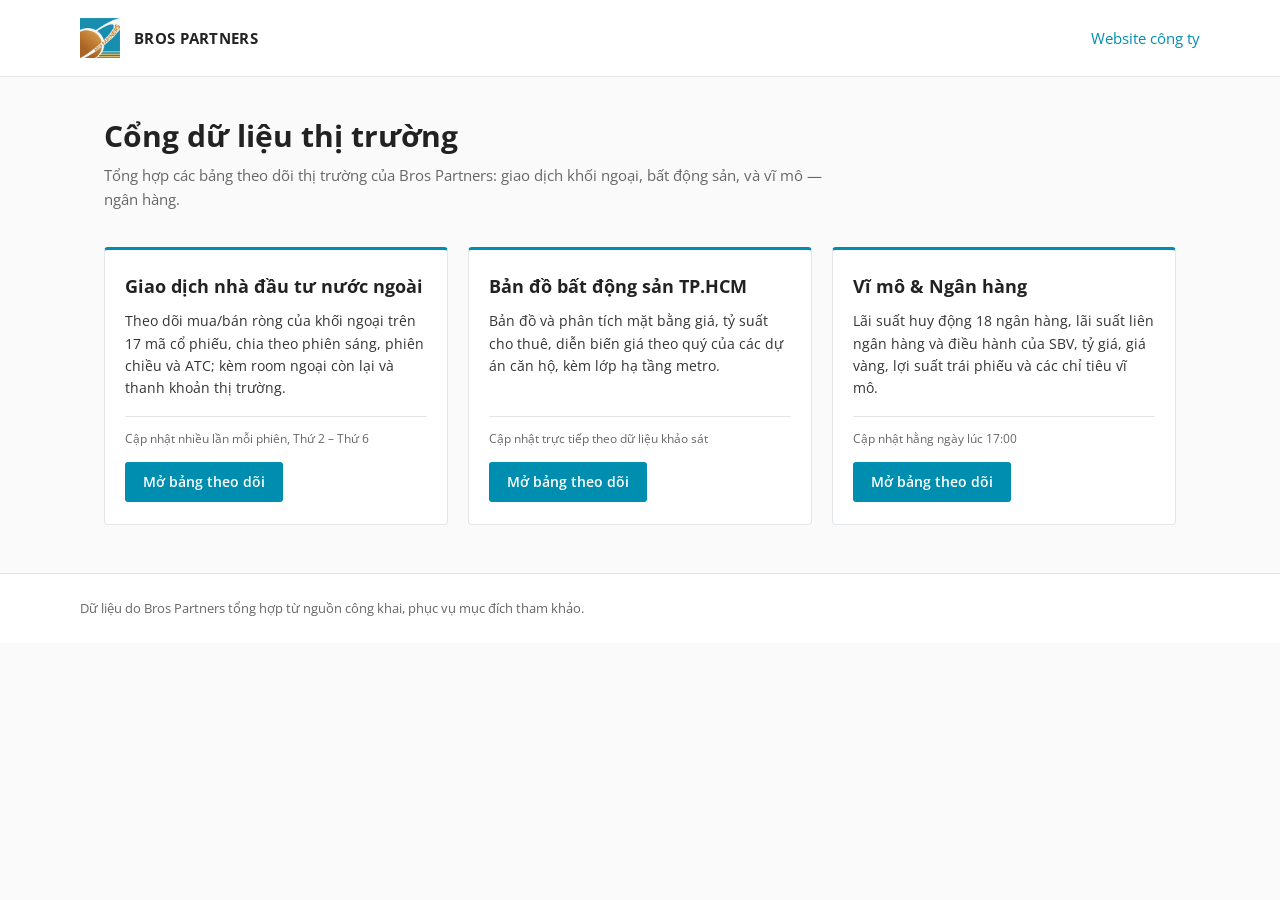
==== index.html @ 36cb1793 "feat: khoi tao portal va trang chu" ====
<!doctype html>
<html lang="vi">
<head>
<meta charset="utf-8">
<meta name="viewport" content="width=device-width, initial-scale=1">
<title>Cổng dữ liệu — Bros Partners</title>
<link rel="icon" href="./assets/logo.png">
<link href="https://fonts.googleapis.com/css?family=Open+Sans:400,600,700&subset=latin,vietnamese" rel="stylesheet">
<link rel="stylesheet" href="./assets/portal.css">
</head>
<body data-page="home">
<header class="bp-home-header">
  <div class="bp-home-header-inner">
    <img src="./assets/logo.png" alt="Bros Partners">
    <span class="bp-company">BROS PARTNERS</span>
    <span class="bp-spacer"></span>
    <a href="http://brospartners.com/?lang=vi">Website công ty</a>
  </div>
</header>

<section class="bp-hero">
  <h1>Cổng dữ liệu thị trường</h1>
  <p>Tổng hợp các bảng theo dõi thị trường của Bros Partners: giao dịch khối ngoại, bất động sản, và vĩ mô — ngân hàng.</p>
</section>

<main class="bp-grid" id="bpGrid"></main>

<footer class="bp-footer">
  <div class="bp-footer-inner">
    Dữ liệu do Bros Partners tổng hợp từ nguồn công khai, phục vụ mục đích tham khảo.
  </div>
</footer>

<script src="./dashboards.js"></script>
<script src="./assets/portal.js"></script>
</body>
</html>
---- assets/portal.css ----
:root {
  --bp-teal: #008EB0;
  --bp-teal-dark: #00728d;
  --bp-bg: #FAFAFA;
  --bp-surface: #FFFFFF;
  --bp-text: #333333;
  --bp-heading: #222222;
  --bp-muted: #666666;
  --bp-border: #E2E6E9;
  --bp-nav-h: 52px;
  --bp-font: "Open Sans", Helvetica, Arial, sans-serif;
}

* { box-sizing: border-box; }

html, body {
  margin: 0;
  padding: 0;
  background: var(--bp-bg);
  color: var(--bp-text);
  font-family: var(--bp-font);
  font-size: 15px;
  line-height: 1.6;
}

a { color: var(--bp-teal); text-decoration: none; }
a:hover { text-decoration: underline; }

/* ---------- Trang chủ ---------- */
.bp-home-header {
  background: var(--bp-surface);
  border-bottom: 1px solid var(--bp-border);
  padding: 18px 24px;
}
.bp-home-header-inner {
  max-width: 1120px; margin: 0 auto;
  display: flex; align-items: center; gap: 14px;
}
.bp-home-header img { height: 40px; width: auto; }
.bp-home-header .bp-company {
  font-weight: 700; color: var(--bp-heading); letter-spacing: .3px;
}
.bp-home-header .bp-spacer { flex: 1; }

.bp-hero {
  max-width: 1120px; margin: 0 auto; padding: 40px 24px 8px;
}
.bp-hero h1 {
  margin: 0 0 8px; font-size: 30px; line-height: 1.25; color: var(--bp-heading);
}
.bp-hero p { margin: 0; color: var(--bp-muted); max-width: 720px; }

.bp-grid {
  max-width: 1120px; margin: 0 auto; padding: 28px 24px 48px;
  display: grid; grid-template-columns: repeat(3, 1fr); gap: 20px;
}
.bp-card {
  background: var(--bp-surface);
  border: 1px solid var(--bp-border);
  border-top: 3px solid var(--bp-teal);
  border-radius: 4px;
  padding: 22px 20px;
  display: flex; flex-direction: column;
}
.bp-card h2 { margin: 0 0 10px; font-size: 18px; color: var(--bp-heading); }
.bp-card p { margin: 0 0 16px; color: var(--bp-text); font-size: 14px; }
.bp-card .bp-cadence {
  margin-top: auto; font-size: 12px; color: var(--bp-muted);
  border-top: 1px solid var(--bp-border); padding-top: 12px; margin-bottom: 14px;
}
.bp-btn {
  display: inline-block; background: var(--bp-teal); color: #fff;
  padding: 9px 18px; border-radius: 3px; font-size: 14px; font-weight: 600;
  align-self: flex-start;
}
.bp-btn:hover { background: var(--bp-teal-dark); text-decoration: none; }

.bp-footer {
  border-top: 1px solid var(--bp-border);
  background: var(--bp-surface);
  padding: 24px;
  font-size: 13px; color: var(--bp-muted);
}
.bp-footer-inner { max-width: 1120px; margin: 0 auto; }

/* ---------- Trang nhúng ---------- */
.bp-nav {
  height: var(--bp-nav-h);
  background: var(--bp-surface);
  border-bottom: 1px solid var(--bp-border);
  display: flex; align-items: center; gap: 6px;
  padding: 0 16px;
}
.bp-nav .bp-logo { display: flex; align-items: center; margin-right: 10px; }
.bp-nav .bp-logo img { height: 26px; width: auto; }
.bp-nav .bp-tabs { display: flex; gap: 4px; overflow-x: auto; scrollbar-width: none; }
.bp-nav .bp-tabs::-webkit-scrollbar { display: none; }
.bp-nav .bp-tab {
  padding: 7px 14px; border-radius: 3px; font-size: 14px;
  color: var(--bp-text); white-space: nowrap;
}
.bp-nav .bp-tab:hover { background: #F0F4F6; text-decoration: none; }
.bp-nav .bp-tab.is-active { background: var(--bp-teal); color: #fff; font-weight: 600; }
.bp-nav .bp-spacer { flex: 1; }
.bp-nav .bp-source {
  font-size: 13px; color: var(--bp-muted); white-space: nowrap;
  border: 1px solid var(--bp-border); padding: 6px 12px; border-radius: 3px;
}
.bp-nav .bp-source:hover { color: var(--bp-teal); border-color: var(--bp-teal); text-decoration: none; }

.bp-frame-wrap {
  position: relative;
  height: calc(100vh - var(--bp-nav-h));
  width: 100%;
}
.bp-frame-wrap iframe {
  display: block; width: 100%; height: 100%; border: 0;
}
.bp-overlay {
  position: absolute; inset: 0;
  background: var(--bp-bg);
  display: flex; flex-direction: column; align-items: center; justify-content: center;
  gap: 14px; text-align: center; padding: 24px;
}
.bp-overlay[hidden] { display: none; }
.bp-overlay .bp-spinner {
  width: 28px; height: 28px; border-radius: 50%;
  border: 3px solid var(--bp-border); border-top-color: var(--bp-teal);
  animation: bp-spin 0.9s linear infinite;
}
@keyframes bp-spin { to { transform: rotate(360deg); } }
.bp-overlay .bp-msg { color: var(--bp-muted); max-width: 460px; }

/* ---------- Responsive ---------- */
@media (max-width: 980px) {
  .bp-grid { grid-template-columns: repeat(2, 1fr); }
}
@media (max-width: 700px) {
  .bp-grid { grid-template-columns: 1fr; padding: 20px 16px 36px; }
  .bp-hero { padding: 28px 16px 4px; }
  .bp-hero h1 { font-size: 24px; }
  .bp-home-header { padding: 14px 16px; }
  .bp-nav { padding: 0 10px; gap: 4px; }
  .bp-nav .bp-logo { margin-right: 4px; }
  .bp-nav .bp-tab { padding: 7px 10px; font-size: 13px; }
  .bp-nav .bp-source { display: none; }
}
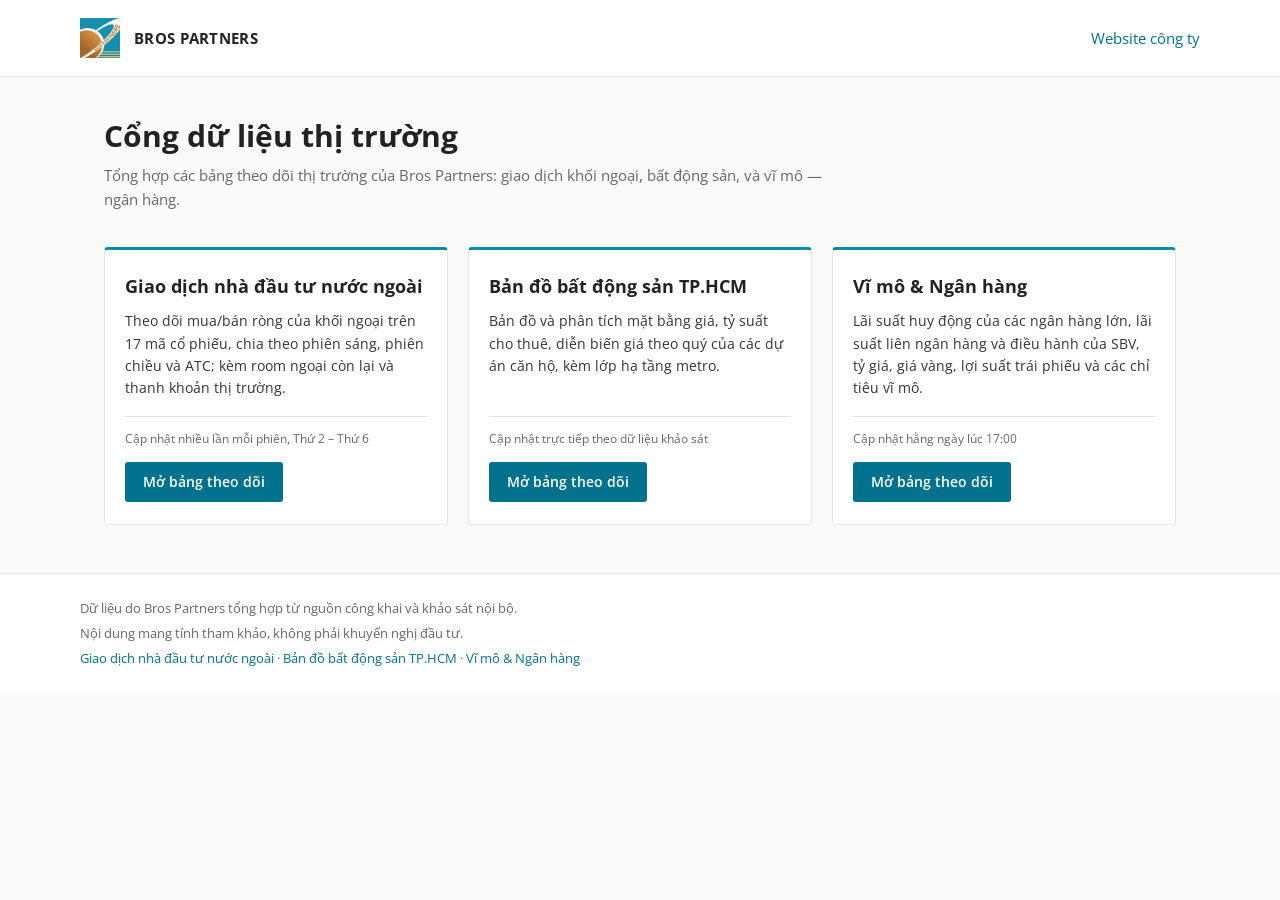
==== commit 6408c3f8: "fix: sua ket qua review - a11y, contrast, mobile, footer, ghi chu Streamlit" ====
--- a/index.html
+++ b/index.html
@@ -3,15 +3,17 @@
 <head>
 <meta charset="utf-8">
 <meta name="viewport" content="width=device-width, initial-scale=1">
+<meta name="description" content="Cổng dữ liệu thị trường của Bros Partners: giao dịch khối ngoại, bất động sản TP.HCM, vĩ mô và ngân hàng.">
 <title>Cổng dữ liệu — Bros Partners</title>
 <link rel="icon" href="./assets/logo.png">
-<link href="https://fonts.googleapis.com/css?family=Open+Sans:400,600,700&subset=latin,vietnamese" rel="stylesheet">
+<link rel="preconnect" href="https://fonts.gstatic.com" crossorigin>
+<link href="https://fonts.googleapis.com/css?family=Open+Sans:400,600,700&subset=latin,vietnamese&display=swap" rel="stylesheet">
 <link rel="stylesheet" href="./assets/portal.css">
 </head>
 <body data-page="home">
 <header class="bp-home-header">
   <div class="bp-home-header-inner">
-    <img src="./assets/logo.png" alt="Bros Partners">
+    <img src="./assets/logo.png" alt="">
     <span class="bp-company">BROS PARTNERS</span>
     <span class="bp-spacer"></span>
     <a href="http://brospartners.com/?lang=vi">Website công ty</a>
@@ -27,7 +29,9 @@
 
 <footer class="bp-footer">
   <div class="bp-footer-inner">
-    Dữ liệu do Bros Partners tổng hợp từ nguồn công khai, phục vụ mục đích tham khảo.
+    <p class="bp-footer-note">Dữ liệu do Bros Partners tổng hợp từ nguồn công khai và khảo sát nội bộ.</p>
+    <p class="bp-footer-note">Nội dung mang tính tham khảo, không phải khuyến nghị đầu tư.</p>
+    <p class="bp-footer-sources" id="bpFooterSources"></p>
   </div>
 </footer>
 
--- a/assets/portal.css
+++ b/assets/portal.css
@@ -1,6 +1,7 @@
 :root {
   --bp-teal: #008EB0;
   --bp-teal-dark: #00728d;
+  --bp-teal-darker: #00596e;
   --bp-bg: #FAFAFA;
   --bp-surface: #FFFFFF;
   --bp-text: #333333;
@@ -23,7 +24,7 @@
   line-height: 1.6;
 }
 
-a { color: var(--bp-teal); text-decoration: none; }
+a { color: var(--bp-teal-dark); text-decoration: none; }
 a:hover { text-decoration: underline; }
 
 /* ---------- Trang chủ ---------- */
@@ -69,11 +70,11 @@
   border-top: 1px solid var(--bp-border); padding-top: 12px; margin-bottom: 14px;
 }
 .bp-btn {
-  display: inline-block; background: var(--bp-teal); color: #fff;
+  display: inline-block; background: var(--bp-teal-dark); color: #fff;
   padding: 9px 18px; border-radius: 3px; font-size: 14px; font-weight: 600;
   align-self: flex-start;
 }
-.bp-btn:hover { background: var(--bp-teal-dark); text-decoration: none; }
+.bp-btn:hover { background: var(--bp-teal-darker); text-decoration: none; }
 
 .bp-footer {
   border-top: 1px solid var(--bp-border);
@@ -82,10 +83,22 @@
   font-size: 13px; color: var(--bp-muted);
 }
 .bp-footer-inner { max-width: 1120px; margin: 0 auto; }
+.bp-footer-note { margin: 0 0 4px; }
+.bp-footer-sources { margin: 0; }
 
 /* ---------- Trang nhúng ---------- */
+body[data-page="embed"] {
+  overflow: hidden;
+}
+#bpApp {
+  display: flex;
+  flex-direction: column;
+  height: 100vh;
+  height: 100dvh;
+}
 .bp-nav {
   height: var(--bp-nav-h);
+  flex-shrink: 0;
   background: var(--bp-surface);
   border-bottom: 1px solid var(--bp-border);
   display: flex; align-items: center; gap: 6px;
@@ -100,7 +113,7 @@
   color: var(--bp-text); white-space: nowrap;
 }
 .bp-nav .bp-tab:hover { background: #F0F4F6; text-decoration: none; }
-.bp-nav .bp-tab.is-active { background: var(--bp-teal); color: #fff; font-weight: 600; }
+.bp-nav .bp-tab.is-active { background: var(--bp-teal-dark); color: #fff; font-weight: 600; }
 .bp-nav .bp-spacer { flex: 1; }
 .bp-nav .bp-source {
   font-size: 13px; color: var(--bp-muted); white-space: nowrap;
@@ -108,10 +121,23 @@
 }
 .bp-nav .bp-source:hover { color: var(--bp-teal); border-color: var(--bp-teal); text-decoration: none; }
 
+.bp-note {
+  flex-shrink: 0;
+  width: 100%;
+  padding: 6px 16px;
+  font-size: 12px;
+  color: var(--bp-muted);
+  background: #F3F6F7;
+  border-bottom: 1px solid var(--bp-border);
+}
+
 .bp-frame-wrap {
   position: relative;
   height: calc(100vh - var(--bp-nav-h));
+  height: calc(100dvh - var(--bp-nav-h));
   width: 100%;
+  flex: 1 1 auto;
+  min-height: 0;
 }
 .bp-frame-wrap iframe {
   display: block; width: 100%; height: 100%; border: 0;
@@ -143,5 +169,6 @@
   .bp-nav { padding: 0 10px; gap: 4px; }
   .bp-nav .bp-logo { margin-right: 4px; }
   .bp-nav .bp-tab { padding: 7px 10px; font-size: 13px; }
-  .bp-nav .bp-source { display: none; }
+  .bp-nav .bp-source { padding: 6px 10px; }
+  .bp-nav .bp-source-label { display: none; }
 }
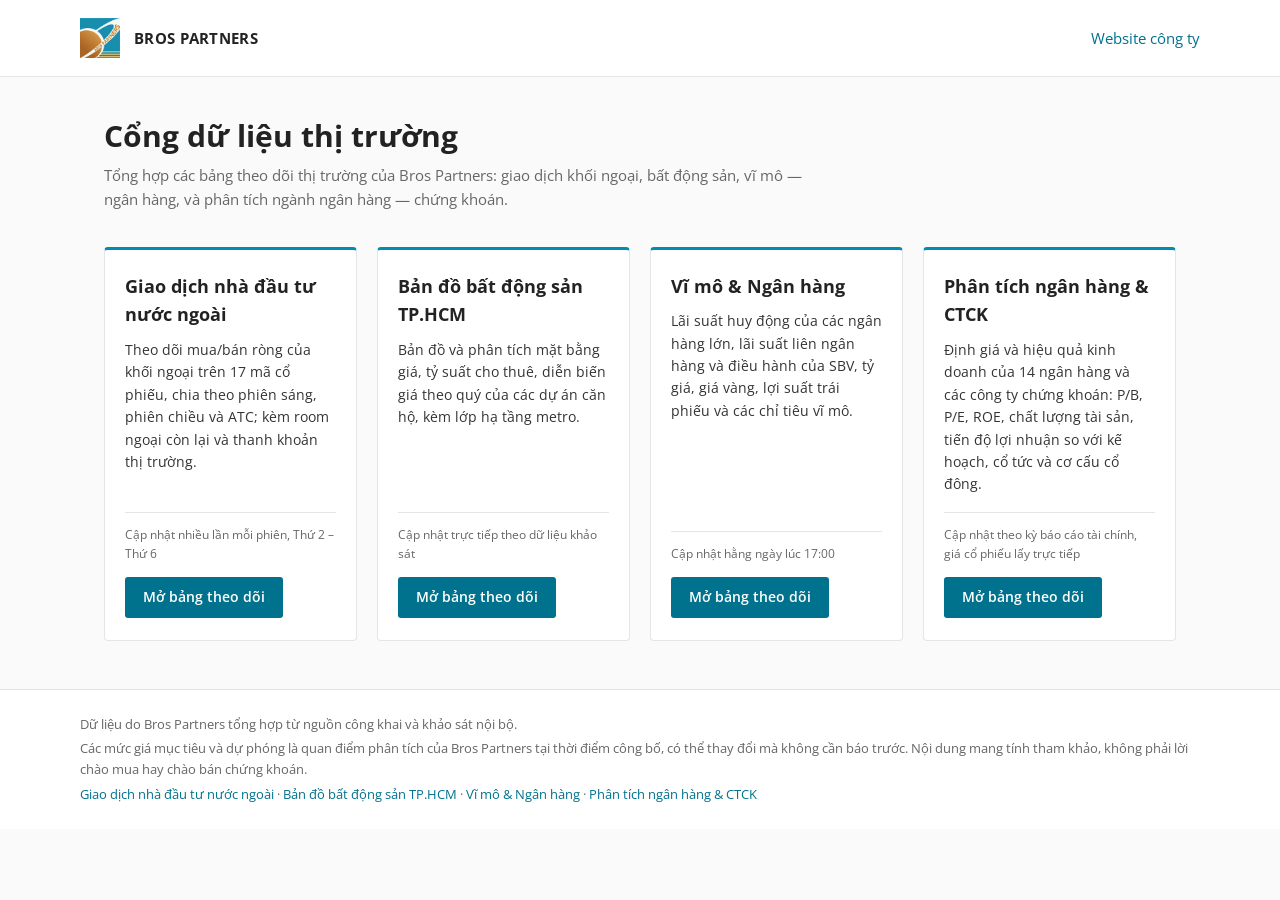
==== commit 020716e9: "feat: them tab Phan tich ngan hang & CTCK, luoi the tu co dan deu 2-5 muc" ====
--- a/index.html
+++ b/index.html
@@ -3,7 +3,11 @@
 <head>
 <meta charset="utf-8">
 <meta name="viewport" content="width=device-width, initial-scale=1">
-<meta name="description" content="Cổng dữ liệu thị trường của Bros Partners: giao dịch khối ngoại, bất động sản TP.HCM, vĩ mô và ngân hàng.">
+<!-- Tam chan cong cu tim kiem cho toi khi noi dung cac the duoc duyet cong khai.
+     Go dong nay o CA 5 trang khi da duoc duyet. robots.txt vo dung o day vi
+     GitHub Pages phuc vu site trong thu muc con /bp-data-portal/. -->
+<meta name="robots" content="noindex, nofollow">
+<meta name="description" content="Cổng dữ liệu thị trường của Bros Partners: giao dịch khối ngoại, bất động sản TP.HCM, vĩ mô — ngân hàng, và phân tích ngành ngân hàng — chứng khoán.">
 <title>Cổng dữ liệu — Bros Partners</title>
 <link rel="icon" href="./assets/logo.png">
 <link rel="preconnect" href="https://fonts.gstatic.com" crossorigin>
@@ -22,7 +26,7 @@
 
 <section class="bp-hero">
   <h1>Cổng dữ liệu thị trường</h1>
-  <p>Tổng hợp các bảng theo dõi thị trường của Bros Partners: giao dịch khối ngoại, bất động sản, và vĩ mô — ngân hàng.</p>
+  <p>Tổng hợp các bảng theo dõi thị trường của Bros Partners: giao dịch khối ngoại, bất động sản, vĩ mô — ngân hàng, và phân tích ngành ngân hàng — chứng khoán.</p>
 </section>
 
 <main class="bp-grid" id="bpGrid"></main>
@@ -30,7 +34,7 @@
 <footer class="bp-footer">
   <div class="bp-footer-inner">
     <p class="bp-footer-note">Dữ liệu do Bros Partners tổng hợp từ nguồn công khai và khảo sát nội bộ.</p>
-    <p class="bp-footer-note">Nội dung mang tính tham khảo, không phải khuyến nghị đầu tư.</p>
+    <p class="bp-footer-note">Các mức giá mục tiêu và dự phóng là quan điểm phân tích của Bros Partners tại thời điểm công bố, có thể thay đổi mà không cần báo trước. Nội dung mang tính tham khảo, không phải lời chào mua hay chào bán chứng khoán.</p>
     <p class="bp-footer-sources" id="bpFooterSources"></p>
   </div>
 </footer>
--- a/assets/portal.css
+++ b/assets/portal.css
@@ -53,7 +53,7 @@
 
 .bp-grid {
   max-width: 1120px; margin: 0 auto; padding: 28px 24px 48px;
-  display: grid; grid-template-columns: repeat(3, 1fr); gap: 20px;
+  display: grid; grid-template-columns: repeat(auto-fit, minmax(240px, 1fr)); gap: 20px;
 }
 .bp-card {
   background: var(--bp-surface);
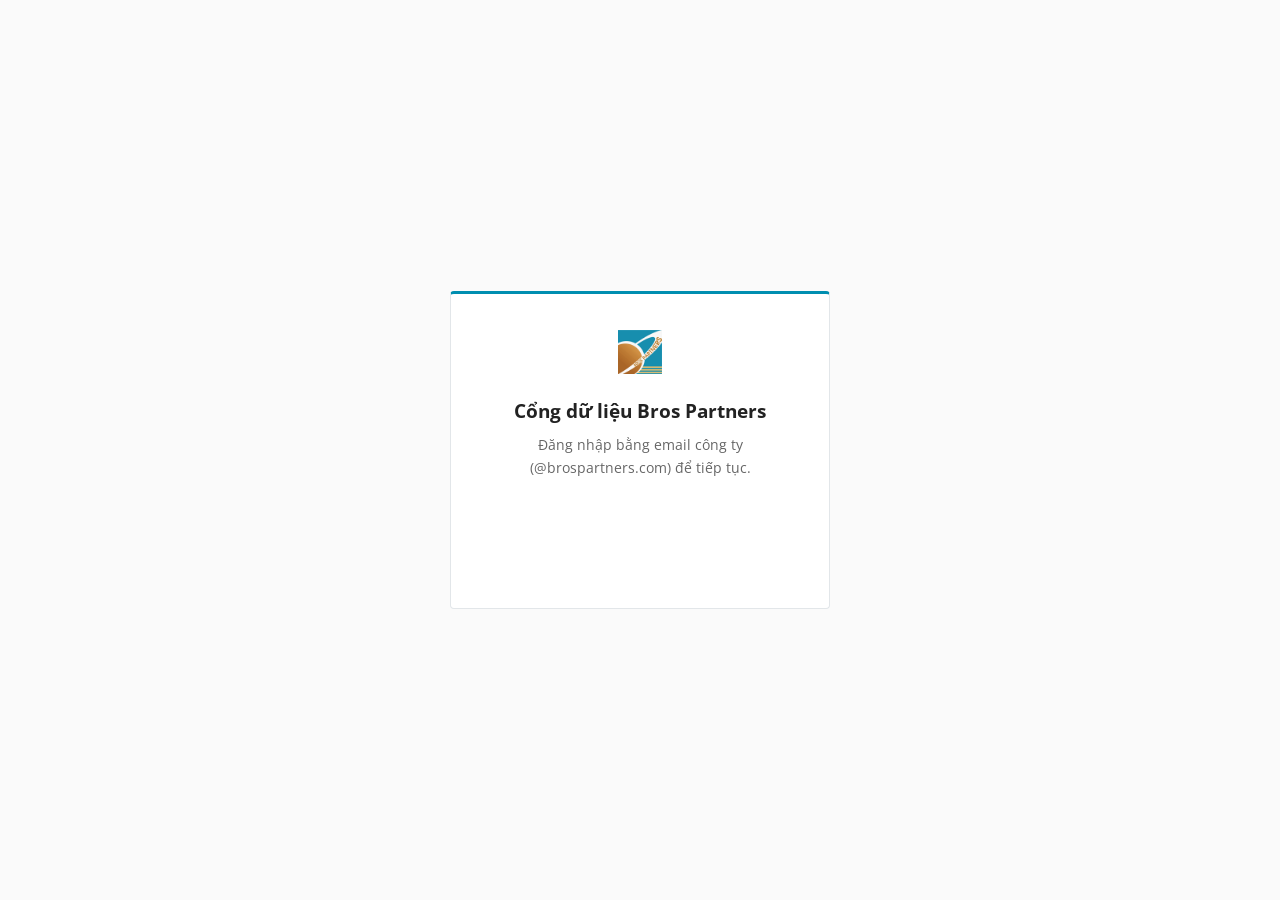
==== commit a86c9ec3: "feat: demo dang nhap Google gioi han domain brospartners.com (CHUA deploy — Client ID con la placeho" ====
--- a/index.html
+++ b/index.html
@@ -1,45 +1,46 @@
-<!doctype html>
-<html lang="vi">
-<head>
-<meta charset="utf-8">
-<meta name="viewport" content="width=device-width, initial-scale=1">
-<!-- Tam chan cong cu tim kiem cho toi khi noi dung cac the duoc duyet cong khai.
-     Go dong nay o CA 5 trang khi da duoc duyet. robots.txt vo dung o day vi
-     GitHub Pages phuc vu site trong thu muc con /bp-data-portal/. -->
-<meta name="robots" content="noindex, nofollow">
-<meta name="description" content="Cổng dữ liệu thị trường của Bros Partners: giao dịch khối ngoại, bất động sản TP.HCM, vĩ mô — ngân hàng, và phân tích ngành ngân hàng — chứng khoán.">
-<title>Cổng dữ liệu — Bros Partners</title>
-<link rel="icon" href="./assets/logo.png">
-<link rel="preconnect" href="https://fonts.gstatic.com" crossorigin>
-<link href="https://fonts.googleapis.com/css?family=Open+Sans:400,600,700&subset=latin,vietnamese&display=swap" rel="stylesheet">
-<link rel="stylesheet" href="./assets/portal.css">
-</head>
-<body data-page="home">
-<header class="bp-home-header">
-  <div class="bp-home-header-inner">
-    <img src="./assets/logo.png" alt="">
-    <span class="bp-company">BROS PARTNERS</span>
-    <span class="bp-spacer"></span>
-    <a href="http://brospartners.com/?lang=vi">Website công ty</a>
-  </div>
-</header>
-
-<section class="bp-hero">
-  <h1>Cổng dữ liệu thị trường</h1>
-  <p>Tổng hợp các bảng theo dõi thị trường của Bros Partners: giao dịch khối ngoại, bất động sản, vĩ mô — ngân hàng, và phân tích ngành ngân hàng — chứng khoán.</p>
-</section>
-
-<main class="bp-grid" id="bpGrid"></main>
-
-<footer class="bp-footer">
-  <div class="bp-footer-inner">
-    <p class="bp-footer-note">Dữ liệu do Bros Partners tổng hợp từ nguồn công khai và khảo sát nội bộ.</p>
-    <p class="bp-footer-note">Các mức giá mục tiêu và dự phóng là quan điểm phân tích của Bros Partners tại thời điểm công bố, có thể thay đổi mà không cần báo trước. Nội dung mang tính tham khảo, không phải lời chào mua hay chào bán chứng khoán.</p>
-    <p class="bp-footer-sources" id="bpFooterSources"></p>
-  </div>
-</footer>
-
-<script src="./dashboards.js"></script>
-<script src="./assets/portal.js"></script>
-</body>
-</html>
+<!doctype html>
+<html lang="vi">
+<head>
+<meta charset="utf-8">
+<meta name="viewport" content="width=device-width, initial-scale=1">
+<!-- Tam chan cong cu tim kiem cho toi khi noi dung cac the duoc duyet cong khai.
+     Go dong nay o CA 5 trang khi da duoc duyet. robots.txt vo dung o day vi
+     GitHub Pages phuc vu site trong thu muc con /bp-data-portal/. -->
+<meta name="robots" content="noindex, nofollow">
+<meta name="description" content="Cổng dữ liệu thị trường của Bros Partners: giao dịch khối ngoại, bất động sản TP.HCM, vĩ mô — ngân hàng, và phân tích ngành ngân hàng — chứng khoán.">
+<title>Cổng dữ liệu — Bros Partners</title>
+<link rel="icon" href="./assets/logo.png">
+<link rel="preconnect" href="https://fonts.gstatic.com" crossorigin>
+<link href="https://fonts.googleapis.com/css?family=Open+Sans:400,600,700&subset=latin,vietnamese&display=swap" rel="stylesheet">
+<link rel="stylesheet" href="./assets/portal.css">
+</head>
+<body data-page="home">
+<header class="bp-home-header">
+  <div class="bp-home-header-inner">
+    <img src="./assets/logo.png" alt="">
+    <span class="bp-company">BROS PARTNERS</span>
+    <span class="bp-spacer"></span>
+    <a href="http://brospartners.com/?lang=vi">Website công ty</a>
+  </div>
+</header>
+
+<section class="bp-hero">
+  <h1>Cổng dữ liệu thị trường</h1>
+  <p>Tổng hợp các bảng theo dõi thị trường của Bros Partners: giao dịch khối ngoại, bất động sản, vĩ mô — ngân hàng, và phân tích ngành ngân hàng — chứng khoán.</p>
+</section>
+
+<main class="bp-grid" id="bpGrid"></main>
+
+<footer class="bp-footer">
+  <div class="bp-footer-inner">
+    <p class="bp-footer-note">Dữ liệu do Bros Partners tổng hợp từ nguồn công khai và khảo sát nội bộ.</p>
+    <p class="bp-footer-note">Các mức giá mục tiêu và dự phóng là quan điểm phân tích của Bros Partners tại thời điểm công bố, có thể thay đổi mà không cần báo trước. Nội dung mang tính tham khảo, không phải lời chào mua hay chào bán chứng khoán.</p>
+    <p class="bp-footer-sources" id="bpFooterSources"></p>
+  </div>
+</footer>
+
+<script src="./dashboards.js"></script>
+<script src="./assets/portal.js"></script>
+<script src="./assets/auth.js"></script>
+</body>
+</html>
--- a/assets/portal.css
+++ b/assets/portal.css
@@ -157,6 +157,34 @@
 @keyframes bp-spin { to { transform: rotate(360deg); } }
 .bp-overlay .bp-msg { color: var(--bp-muted); max-width: 460px; }
 
+/* ---------- Cổng đăng nhập ---------- */
+.bp-auth-gate {
+  position: fixed; inset: 0; z-index: 1000;
+  background: var(--bp-bg);
+  display: flex; align-items: center; justify-content: center;
+  padding: 24px;
+}
+.bp-auth-card {
+  background: var(--bp-surface);
+  border: 1px solid var(--bp-border);
+  border-top: 3px solid var(--bp-teal);
+  border-radius: 4px;
+  padding: 36px 32px;
+  max-width: 380px; width: 100%;
+  text-align: center;
+}
+.bp-auth-logo { height: 44px; width: auto; margin-bottom: 16px; }
+.bp-auth-card h1 { font-size: 19px; margin: 0 0 8px; color: var(--bp-heading); }
+.bp-auth-sub { font-size: 14px; color: var(--bp-muted); margin: 0 0 20px; }
+.bp-auth-btn-host { display: flex; justify-content: center; min-height: 44px; }
+.bp-auth-msg { font-size: 13px; margin-top: 16px; min-height: 1em; }
+.bp-auth-msg-error { color: #C0392B; }
+.bp-signout {
+  margin-left: 12px; font-size: 13px; color: var(--bp-muted);
+}
+.bp-signout a { color: var(--bp-muted); }
+.bp-signout a:hover { color: var(--bp-teal-dark); }
+
 /* ---------- Responsive ---------- */
 @media (max-width: 980px) {
   .bp-grid { grid-template-columns: repeat(2, 1fr); }
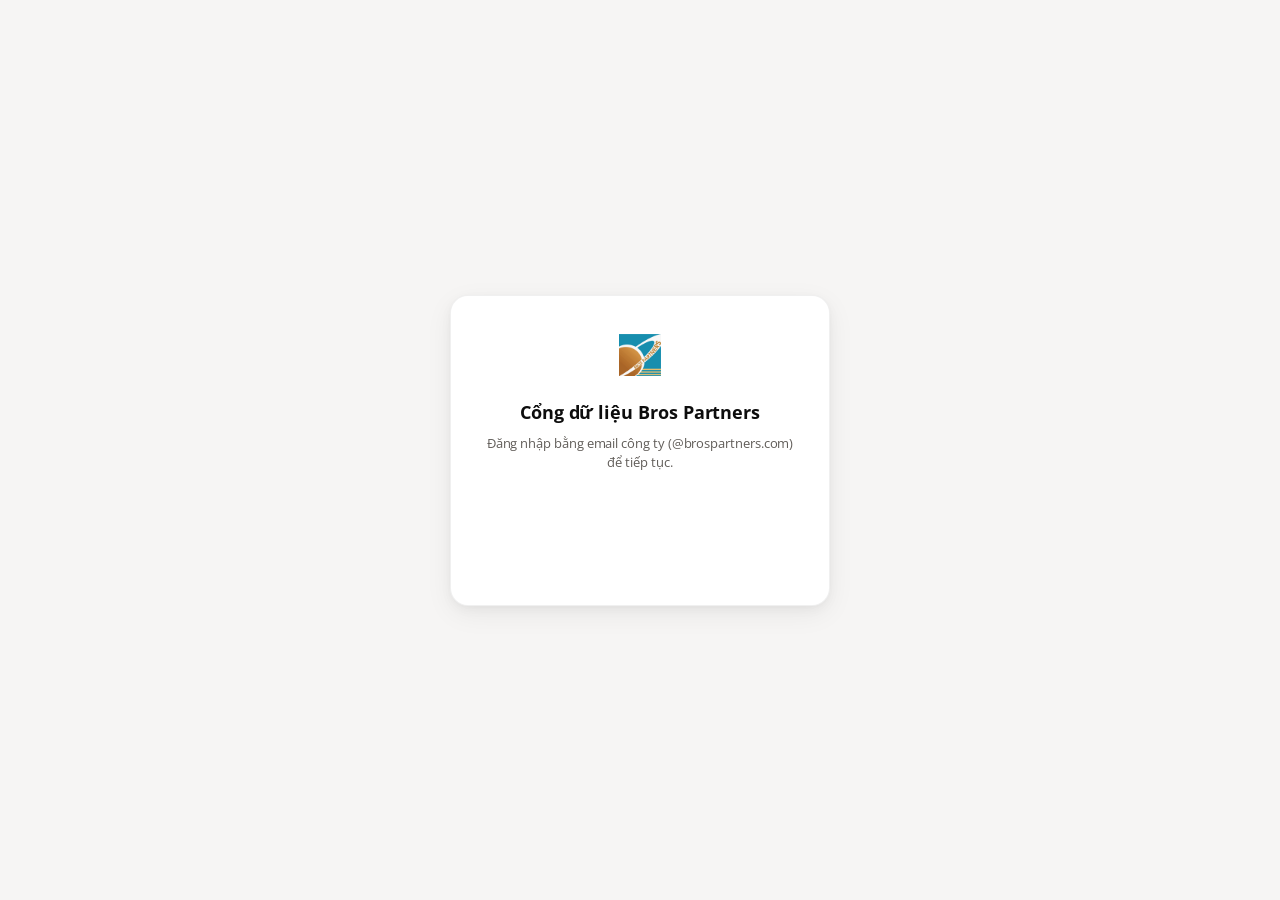
==== commit be2a1566: "redesign: sidebar dieu huong + he token 3 tang, dark mode, sua tuong phan nut o nen toi" ====
--- a/index.html
+++ b/index.html
@@ -15,30 +15,11 @@
 <link rel="stylesheet" href="./assets/portal.css">
 </head>
 <body data-page="home">
-<header class="bp-home-header">
-  <div class="bp-home-header-inner">
-    <img src="./assets/logo.png" alt="">
-    <span class="bp-company">BROS PARTNERS</span>
-    <span class="bp-spacer"></span>
-    <a href="http://brospartners.com/?lang=vi">Website công ty</a>
-  </div>
-</header>
-
-<section class="bp-hero">
-  <h1>Cổng dữ liệu thị trường</h1>
-  <p>Tổng hợp các bảng theo dõi thị trường của Bros Partners: giao dịch khối ngoại, bất động sản, vĩ mô — ngân hàng, và phân tích ngành ngân hàng — chứng khoán.</p>
-</section>
-
-<main class="bp-grid" id="bpGrid"></main>
-
-<footer class="bp-footer">
-  <div class="bp-footer-inner">
-    <p class="bp-footer-note">Dữ liệu do Bros Partners tổng hợp từ nguồn công khai và khảo sát nội bộ.</p>
-    <p class="bp-footer-note">Các mức giá mục tiêu và dự phóng là quan điểm phân tích của Bros Partners tại thời điểm công bố, có thể thay đổi mà không cần báo trước. Nội dung mang tính tham khảo, không phải lời chào mua hay chào bán chứng khoán.</p>
-    <p class="bp-footer-sources" id="bpFooterSources"></p>
-  </div>
-</footer>
-
+<div id="bpApp"></div>
+<noscript>
+  <p style="padding:24px">Trình duyệt đang tắt JavaScript nên cổng dữ liệu không hiển thị được.
+    Vui lòng bật JavaScript rồi tải lại trang.</p>
+</noscript>
 <script src="./dashboards.js"></script>
 <script src="./assets/portal.js"></script>
 <script src="./assets/auth.js"></script>
--- a/assets/portal.css
+++ b/assets/portal.css
@@ -1,202 +1,450 @@
+/* ============================================================
+   BP Data Portal — hệ thiết kế
+   Token chia 3 tầng: bảng màu thô → ngữ nghĩa giao diện → ngữ nghĩa nghiệp vụ.
+   Tầng 3 là chỗ đáng giá: đặt tên theo Ý NGHĨA THỊ TRƯỜNG (tăng/giảm, trần/sàn),
+   không theo màu — đổi màu sau này chỉ sửa một chỗ, mọi biểu đồ theo cùng.
+   ============================================================ */
+
 :root {
-  --bp-teal: #008EB0;
-  --bp-teal-dark: #00728d;
-  --bp-teal-darker: #00596e;
-  --bp-bg: #FAFAFA;
-  --bp-surface: #FFFFFF;
-  --bp-text: #333333;
-  --bp-heading: #222222;
-  --bp-muted: #666666;
-  --bp-border: #E2E6E9;
-  --bp-nav-h: 52px;
-  --bp-font: "Open Sans", Helvetica, Arial, sans-serif;
-}
+  /* ---------- Tầng 1: bảng màu thô ---------- */
+  --teal-400: #1AA8CB;
+  --teal-500: #008EB0;   /* màu thương hiệu Bros Partners */
+  --teal-600: #00728d;   /* dùng khi có chữ trắng đè lên: đạt WCAG AA 5.54:1 */
+  --teal-700: #005d73;
+
+  /* Xám ẤM (ngả nâu) thay vì xám lạnh — nhìn bớt khô cứng trên màn hình lớn */
+  --warm-0:  #ffffff;
+  --warm-25: #fafaf9;
+  --warm-50: #f6f5f4;
+  --warm-100:#f3f2f0;
+  --warm-150:#efeeec;
+  --warm-900:#191919;
+
+  /* ---------- Tầng 2: ngữ nghĩa giao diện ---------- */
+  --bg-base:      var(--warm-50);
+  --bg-sidebar:   var(--warm-25);
+  --bg-surface:   var(--warm-0);
+  --bg-subtle:    var(--warm-100);
+  --bg-hover:     #0000000a;
+  --bg-inverse:   var(--warm-900);
+
+  --text-primary:    #0d0d0d;
+  --text-secondary:  #31302e;
+  --text-tertiary:   #615d59;
+  --text-quaternary: #a39e98;
+  --text-inverse:    #ffffff;
+
+  /* Viền theo alpha → tự hoạt động trên mọi nền, kể cả khi đổi sang nền tối */
+  --border-hairline: #0000000f;   /*  6% — chia ô trong bảng */
+  --border-subtle:   #0000001a;   /* 10% — mặc định */
+  --border-strong:   #00000029;   /* 16% — nhấn mạnh */
+
+  --accent:        var(--teal-500);
+  --accent-text:   var(--teal-600);  /* accent dùng làm CHỮ trên nền sáng */
+  /* Cặp nền/chữ cho nút: phải đi cùng nhau, vì ở nền tối accent sáng lên thì
+     chữ trắng sẽ chỉ còn 2.34:1. Nền tối phải lật sang chữ đen (8.97:1). */
+  --accent-btn-bg: var(--teal-600);
+  --accent-btn-fg: #ffffff;
+  --accent-hover:  var(--teal-700);
+  --accent-soft:   #008EB014;        /*  8% — nền badge */
+  --accent-fill:   #008EB026;        /* 15% — vùng tô dưới đường biểu đồ */
+  --accent-ring:   #008EB038;        /* vòng focus */
+
+  /* ---------- Tầng 3: ngữ nghĩa NGHIỆP VỤ tài chính ---------- */
+  /* Không phải xanh–đỏ chói: lục thẫm và đỏ gạch, đọc lâu đỡ mỏi mắt */
+  --trend-up:        #047857;
+  --trend-up-soft:   #0478571a;
+  --trend-up-fill:   #04785726;
+  --trend-down:      #b42318;
+  --trend-down-soft: #b4231814;
+  --trend-down-fill: #b4231826;
+  --trend-flat:      #76767a;
+
+  /* Quy ước bảng giá chứng khoán Việt Nam */
+  --price-ceiling:   #7c3aed;  /* trần — tím */
+  --price-floor:     #10b981;  /* sàn */
+  --price-ref:       #fbbf24;  /* tham chiếu — vàng */
+
+  /* Màu series biểu đồ — TÁCH RIÊNG khỏi màu giao diện, để chart không
+     bị lẫn màu với nút bấm/trạng thái */
+  --data-1: #008EB0; --data-2: #6366f1; --data-3: #f59e0b; --data-4: #8b5cf6;
+  --data-5: #059669; --data-6: #db2777; --data-7: #f97316;
+
+  /* ---------- Bố cục ---------- */
+  --sidebar-w:           240px;
+  --sidebar-w-collapsed: 64px;
+  --topbar-h:            56px;
+  --content-pad:         32px;
+  --card-pad:            22px;
+  --section-gap:         24px;
+
+  /* ---------- Chữ ---------- */
+  --font-sans: "Open Sans", -apple-system, BlinkMacSystemFont, "Segoe UI", Helvetica, Arial, sans-serif;
+  --text-caption:    11px;
+  --text-body-sm:    12px;
+  --text-body:       13px;
+  --text-body-lg:    14px;
+  --text-heading-sm: 15px;
+  --text-heading-md: 18px;
+  --text-heading-lg: 24px;
+  --text-display:    32px;
+
+  /* ---------- Bo góc ---------- */
+  --r-sm: 4px; --r-md: 8px; --r-lg: 12px; --r-xl: 18px; --r-pill: 999px;
+
+  /* ---------- Bóng đổ: nhiều lớp, alpha rất thấp ---------- */
+  --shadow-flat: 0 0 0 1px var(--border-hairline);
+  --shadow-sm: 0 1px 2px #00000008, 0 0 0 1px #0000000d;
+  --shadow-md: 0 4px 18px #0000000a, 0 2px 7.85px #00000007, 0 .8px 2.93px #00000005;
+  --shadow-lg: 0 8px 28px #0000000f, 0 4px 12px #00000009, 0 1px 4px #00000005;
+
+  /* ---------- Chuyển động ---------- */
+  --dur-fast: .12s; --dur-base: .2s; --dur-slow: .32s;
+  --ease-standard:   cubic-bezier(.2,.8,.2,1);
+  --ease-emphasized: cubic-bezier(.16,1,.3,1);
+
+  color-scheme: light;
+}
+
+/* ---------- Nền tối: chỉnh lại tương phản, không đảo màu máy móc ---------- */
+:root[data-theme="dark"] {
+  --bg-base:    #191919;
+  --bg-sidebar: #141414;
+  --bg-surface: #252525;
+  --bg-subtle:  #2f2f2f;
+  --bg-hover:   #ffffff0f;
+  --bg-inverse: #ededed;
+
+  --text-primary:    #ededed;
+  --text-secondary:  #b4b4b4;
+  --text-tertiary:   #7d7d7d;
+  --text-quaternary: #5a5a5a;
+  --text-inverse:    #0d0d0d;
+
+  --border-hairline: #ffffff12;
+  --border-subtle:   #ffffff1f;
+  --border-strong:   #ffffff33;
+
+  /* Accent phải SÁNG hơn trên nền tối mới đủ tương phản */
+  --accent:        #22b8dd;
+  --accent-text:   #22b8dd;
+  --accent-btn-bg: #22b8dd;
+  --accent-btn-fg: #0d0d0d;   /* chữ ĐEN trên accent sáng: 8.97:1 */
+  --accent-hover:  #4fc9e8;
+  --accent-soft:   #22b8dd1a;
+  --accent-fill:   #22b8dd2e;
+  --accent-ring:   #22b8dd45;
+
+  --trend-up:        #22c55e;
+  --trend-up-soft:   #22c55e1a;
+  --trend-down:      #f87171;
+  --trend-down-soft: #f871711a;
+  --trend-flat:      #8a8a8a;
+
+  --shadow-sm: 0 1px 2px #00000040, 0 0 0 1px #ffffff0d;
+  --shadow-md: 0 4px 18px #00000047, 0 2px 8px #0000002e;
+  --shadow-lg: 0 8px 28px #00000059, 0 4px 12px #00000038;
+
+  color-scheme: dark;
+}
+
+@media (prefers-color-scheme: dark) {
+  :root:not([data-theme="light"]) {
+    --bg-base:#191919; --bg-sidebar:#141414; --bg-surface:#252525; --bg-subtle:#2f2f2f;
+    --bg-hover:#ffffff0f; --bg-inverse:#ededed;
+    --text-primary:#ededed; --text-secondary:#b4b4b4; --text-tertiary:#7d7d7d;
+    --text-quaternary:#5a5a5a; --text-inverse:#0d0d0d;
+    --border-hairline:#ffffff12; --border-subtle:#ffffff1f; --border-strong:#ffffff33;
+    --accent:#22b8dd; --accent-text:#22b8dd; --accent-hover:#4fc9e8;
+    --accent-btn-bg:#22b8dd; --accent-btn-fg:#0d0d0d;
+    --accent-soft:#22b8dd1a; --accent-fill:#22b8dd2e; --accent-ring:#22b8dd45;
+    --trend-up:#22c55e; --trend-up-soft:#22c55e1a; --trend-down:#f87171;
+    --trend-down-soft:#f871711a; --trend-flat:#8a8a8a;
+    --shadow-sm:0 1px 2px #00000040,0 0 0 1px #ffffff0d;
+    --shadow-md:0 4px 18px #00000047,0 2px 8px #0000002e;
+    --shadow-lg:0 8px 28px #00000059,0 4px 12px #00000038;
+    color-scheme: dark;
+  }
+}
+
+/* ============================================================ */
 
 * { box-sizing: border-box; }
 
 html, body {
-  margin: 0;
-  padding: 0;
-  background: var(--bp-bg);
-  color: var(--bp-text);
-  font-family: var(--bp-font);
-  font-size: 15px;
-  line-height: 1.6;
-}
-
-a { color: var(--bp-teal-dark); text-decoration: none; }
+  margin: 0; padding: 0; height: 100%;
+  background: var(--bg-base);
+  color: var(--text-primary);
+  font-family: var(--font-sans);
+  font-size: var(--text-body-lg);
+  line-height: 1.5;
+  letter-spacing: -0.005em;
+  -webkit-font-smoothing: antialiased;
+}
+
+a { color: var(--accent-text); text-decoration: none; }
 a:hover { text-decoration: underline; }
 
+:focus-visible {
+  outline: none;
+  box-shadow: 0 0 0 3px var(--accent-ring);
+  border-radius: var(--r-sm);
+}
+
+/* ---------- Khung tổng ---------- */
+.bp-shell { display: flex; height: 100vh; height: 100dvh; overflow: hidden; }
+
+/* ---------- Sidebar ---------- */
+.bp-sidebar {
+  width: var(--sidebar-w);
+  flex: 0 0 var(--sidebar-w);
+  background: var(--bg-sidebar);
+  border-right: 1px solid var(--border-hairline);
+  display: flex; flex-direction: column;
+  transition: width var(--dur-base) var(--ease-standard),
+              flex-basis var(--dur-base) var(--ease-standard);
+  overflow: hidden;
+}
+body.bp-collapsed .bp-sidebar {
+  width: var(--sidebar-w-collapsed);
+  flex-basis: var(--sidebar-w-collapsed);
+}
+
+.bp-brand {
+  height: var(--topbar-h);
+  flex: 0 0 var(--topbar-h);
+  display: flex; align-items: center; gap: 10px;
+  padding: 0 14px;
+  border-bottom: 1px solid var(--border-hairline);
+  color: var(--text-primary);
+}
+.bp-brand:hover { text-decoration: none; }
+.bp-brand img { height: 26px; width: auto; flex: 0 0 auto; }
+.bp-brand-name {
+  font-size: var(--text-body); font-weight: 700; letter-spacing: .02em;
+  white-space: nowrap; overflow: hidden;
+}
+body.bp-collapsed .bp-brand-name { display: none; }
+body.bp-collapsed .bp-brand { justify-content: center; padding: 0; }
+
+.bp-nav { flex: 1 1 auto; overflow-y: auto; padding: 12px 8px; }
+
+.bp-group + .bp-group { margin-top: 18px; }
+.bp-group-label {
+  font-size: var(--text-caption);
+  text-transform: uppercase; letter-spacing: .07em; font-weight: 700;
+  color: var(--text-quaternary);
+  padding: 0 8px 6px;
+  white-space: nowrap; overflow: hidden;
+}
+body.bp-collapsed .bp-group-label {
+  /* Giữ khoảng cách nhóm nhưng ẩn chữ, thay bằng vạch ngăn */
+  height: 1px; padding: 0; margin: 0 8px 8px;
+  background: var(--border-hairline); color: transparent;
+}
+
+.bp-item {
+  display: flex; align-items: center; gap: 10px;
+  padding: 8px 10px; margin-bottom: 2px;
+  border-radius: var(--r-md);
+  color: var(--text-secondary);
+  font-size: var(--text-body);
+  white-space: nowrap;
+  transition: background var(--dur-fast) var(--ease-standard),
+              color var(--dur-fast) var(--ease-standard);
+}
+.bp-item:hover { background: var(--bg-hover); color: var(--text-primary); text-decoration: none; }
+.bp-item svg { flex: 0 0 18px; width: 18px; height: 18px; }
+.bp-item-label { overflow: hidden; text-overflow: ellipsis; }
+.bp-item.is-active {
+  background: var(--accent-soft);
+  color: var(--accent-text);
+  font-weight: 600;
+}
+.bp-item.is-active svg { color: var(--accent-text); }
+body.bp-collapsed .bp-item { justify-content: center; padding: 8px 0; }
+body.bp-collapsed .bp-item-label { display: none; }
+
+.bp-sidebar-foot {
+  flex: 0 0 auto;
+  border-top: 1px solid var(--border-hairline);
+  padding: 8px;
+  display: flex; align-items: center; gap: 4px;
+}
+body.bp-collapsed .bp-sidebar-foot { flex-direction: column; }
+
+.bp-iconbtn {
+  display: inline-flex; align-items: center; justify-content: center;
+  width: 32px; height: 32px; flex: 0 0 32px;
+  border: 0; background: transparent; cursor: pointer;
+  border-radius: var(--r-md);
+  color: var(--text-tertiary);
+  transition: background var(--dur-fast) var(--ease-standard), color var(--dur-fast) var(--ease-standard);
+}
+.bp-iconbtn:hover { background: var(--bg-hover); color: var(--text-primary); }
+.bp-iconbtn svg { width: 17px; height: 17px; }
+
+/* ---------- Vùng chính ---------- */
+.bp-main { flex: 1 1 auto; display: flex; flex-direction: column; min-width: 0; }
+
+.bp-topbar {
+  height: var(--topbar-h); flex: 0 0 var(--topbar-h);
+  display: flex; align-items: center; gap: 12px;
+  padding: 0 18px;
+  background: var(--bg-surface);
+  border-bottom: 1px solid var(--border-hairline);
+}
+.bp-topbar-title {
+  font-size: var(--text-heading-sm); font-weight: 600; color: var(--text-primary);
+  white-space: nowrap; overflow: hidden; text-overflow: ellipsis;
+}
+.bp-topbar-cadence {
+  font-size: var(--text-caption); color: var(--text-tertiary);
+  padding: 3px 9px; border-radius: var(--r-pill);
+  background: var(--bg-subtle); white-space: nowrap;
+}
+.bp-spacer { flex: 1 1 auto; }
+
+.bp-ghostbtn {
+  display: inline-flex; align-items: center; gap: 6px;
+  font-size: var(--text-body-sm); color: var(--text-tertiary);
+  border: 1px solid var(--border-subtle); border-radius: var(--r-md);
+  padding: 6px 11px; white-space: nowrap;
+  transition: color var(--dur-fast) var(--ease-standard), border-color var(--dur-fast) var(--ease-standard);
+}
+.bp-ghostbtn:hover { color: var(--accent-text); border-color: var(--accent); text-decoration: none; }
+.bp-ghostbtn svg { width: 14px; height: 14px; }
+
+.bp-content { flex: 1 1 auto; min-height: 0; overflow: auto; position: relative; }
+
 /* ---------- Trang chủ ---------- */
-.bp-home-header {
-  background: var(--bp-surface);
-  border-bottom: 1px solid var(--bp-border);
-  padding: 18px 24px;
-}
-.bp-home-header-inner {
-  max-width: 1120px; margin: 0 auto;
-  display: flex; align-items: center; gap: 14px;
-}
-.bp-home-header img { height: 40px; width: auto; }
-.bp-home-header .bp-company {
-  font-weight: 700; color: var(--bp-heading); letter-spacing: .3px;
-}
-.bp-home-header .bp-spacer { flex: 1; }
-
-.bp-hero {
-  max-width: 1120px; margin: 0 auto; padding: 40px 24px 8px;
-}
+.bp-home { padding: var(--content-pad); max-width: 1180px; }
 .bp-hero h1 {
-  margin: 0 0 8px; font-size: 30px; line-height: 1.25; color: var(--bp-heading);
-}
-.bp-hero p { margin: 0; color: var(--bp-muted); max-width: 720px; }
+  margin: 0 0 6px; font-size: var(--text-heading-lg);
+  letter-spacing: -0.02em; color: var(--text-primary);
+}
+.bp-hero p { margin: 0 0 var(--section-gap); color: var(--text-tertiary); max-width: 640px; font-size: var(--text-body-lg); }
 
 .bp-grid {
-  max-width: 1120px; margin: 0 auto; padding: 28px 24px 48px;
-  display: grid; grid-template-columns: repeat(auto-fit, minmax(240px, 1fr)); gap: 20px;
+  display: grid; grid-template-columns: repeat(auto-fit, minmax(250px, 1fr));
+  gap: 16px;
 }
 .bp-card {
-  background: var(--bp-surface);
-  border: 1px solid var(--bp-border);
-  border-top: 3px solid var(--bp-teal);
-  border-radius: 4px;
-  padding: 22px 20px;
+  background: var(--bg-surface);
+  border: 1px solid var(--border-hairline);
+  border-radius: var(--r-lg);
+  box-shadow: var(--shadow-md);
+  padding: var(--card-pad);
   display: flex; flex-direction: column;
-}
-.bp-card h2 { margin: 0 0 10px; font-size: 18px; color: var(--bp-heading); }
-.bp-card p { margin: 0 0 16px; color: var(--bp-text); font-size: 14px; }
-.bp-card .bp-cadence {
-  margin-top: auto; font-size: 12px; color: var(--bp-muted);
-  border-top: 1px solid var(--bp-border); padding-top: 12px; margin-bottom: 14px;
-}
-.bp-btn {
-  display: inline-block; background: var(--bp-teal-dark); color: #fff;
-  padding: 9px 18px; border-radius: 3px; font-size: 14px; font-weight: 600;
-  align-self: flex-start;
-}
-.bp-btn:hover { background: var(--bp-teal-darker); text-decoration: none; }
-
-.bp-footer {
-  border-top: 1px solid var(--bp-border);
-  background: var(--bp-surface);
-  padding: 24px;
-  font-size: 13px; color: var(--bp-muted);
-}
-.bp-footer-inner { max-width: 1120px; margin: 0 auto; }
-.bp-footer-note { margin: 0 0 4px; }
-.bp-footer-sources { margin: 0; }
+  transition: box-shadow var(--dur-base) var(--ease-standard),
+              transform var(--dur-base) var(--ease-standard);
+}
+.bp-card:hover { box-shadow: var(--shadow-lg); transform: translateY(-2px); }
+.bp-card-icon {
+  width: 34px; height: 34px; border-radius: var(--r-md);
+  background: var(--accent-soft); color: var(--accent-text);
+  display: flex; align-items: center; justify-content: center;
+  margin-bottom: 12px;
+}
+.bp-card-icon svg { width: 18px; height: 18px; }
+.bp-card h2 { margin: 0 0 8px; font-size: var(--text-heading-sm); color: var(--text-primary); }
+.bp-card p { margin: 0 0 14px; font-size: var(--text-body); color: var(--text-tertiary); line-height: 1.6; }
+.bp-card-cadence {
+  margin-top: auto; padding-top: 12px;
+  border-top: 1px solid var(--border-hairline);
+  font-size: var(--text-caption); color: var(--text-quaternary);
+  display: flex; align-items: center; gap: 6px;
+}
+.bp-dot { width: 6px; height: 6px; border-radius: 50%; background: var(--trend-up); flex: 0 0 6px; }
+
+.bp-foot {
+  margin-top: 36px; padding-top: 18px;
+  border-top: 1px solid var(--border-hairline);
+  font-size: var(--text-body-sm); color: var(--text-quaternary); max-width: 780px;
+}
+.bp-foot p { margin: 0 0 5px; }
 
 /* ---------- Trang nhúng ---------- */
-body[data-page="embed"] {
-  overflow: hidden;
-}
-#bpApp {
-  display: flex;
-  flex-direction: column;
-  height: 100vh;
-  height: 100dvh;
-}
-.bp-nav {
-  height: var(--bp-nav-h);
-  flex-shrink: 0;
-  background: var(--bp-surface);
-  border-bottom: 1px solid var(--bp-border);
-  display: flex; align-items: center; gap: 6px;
-  padding: 0 16px;
-}
-.bp-nav .bp-logo { display: flex; align-items: center; margin-right: 10px; }
-.bp-nav .bp-logo img { height: 26px; width: auto; }
-.bp-nav .bp-tabs { display: flex; gap: 4px; overflow-x: auto; scrollbar-width: none; }
-.bp-nav .bp-tabs::-webkit-scrollbar { display: none; }
-.bp-nav .bp-tab {
-  padding: 7px 14px; border-radius: 3px; font-size: 14px;
-  color: var(--bp-text); white-space: nowrap;
-}
-.bp-nav .bp-tab:hover { background: #F0F4F6; text-decoration: none; }
-.bp-nav .bp-tab.is-active { background: var(--bp-teal-dark); color: #fff; font-weight: 600; }
-.bp-nav .bp-spacer { flex: 1; }
-.bp-nav .bp-source {
-  font-size: 13px; color: var(--bp-muted); white-space: nowrap;
-  border: 1px solid var(--bp-border); padding: 6px 12px; border-radius: 3px;
-}
-.bp-nav .bp-source:hover { color: var(--bp-teal); border-color: var(--bp-teal); text-decoration: none; }
+.bp-frame-wrap { position: absolute; inset: 0; }
+.bp-frame-wrap iframe { display: block; width: 100%; height: 100%; border: 0; }
 
 .bp-note {
-  flex-shrink: 0;
-  width: 100%;
-  padding: 6px 16px;
-  font-size: 12px;
-  color: var(--bp-muted);
-  background: #F3F6F7;
-  border-bottom: 1px solid var(--bp-border);
-}
-
-.bp-frame-wrap {
-  position: relative;
-  height: calc(100vh - var(--bp-nav-h));
-  height: calc(100dvh - var(--bp-nav-h));
-  width: 100%;
-  flex: 1 1 auto;
-  min-height: 0;
-}
-.bp-frame-wrap iframe {
-  display: block; width: 100%; height: 100%; border: 0;
-}
+  padding: 9px 18px;
+  background: var(--accent-soft);
+  border-bottom: 1px solid var(--border-hairline);
+  font-size: var(--text-body-sm); color: var(--text-secondary);
+  flex: 0 0 auto;
+}
+
 .bp-overlay {
-  position: absolute; inset: 0;
-  background: var(--bp-bg);
+  position: absolute; inset: 0; background: var(--bg-base);
   display: flex; flex-direction: column; align-items: center; justify-content: center;
   gap: 14px; text-align: center; padding: 24px;
 }
 .bp-overlay[hidden] { display: none; }
-.bp-overlay .bp-spinner {
-  width: 28px; height: 28px; border-radius: 50%;
-  border: 3px solid var(--bp-border); border-top-color: var(--bp-teal);
-  animation: bp-spin 0.9s linear infinite;
+.bp-spinner {
+  width: 26px; height: 26px; border-radius: 50%;
+  border: 2.5px solid var(--border-subtle); border-top-color: var(--accent);
+  animation: bp-spin .9s linear infinite;
 }
 @keyframes bp-spin { to { transform: rotate(360deg); } }
-.bp-overlay .bp-msg { color: var(--bp-muted); max-width: 460px; }
+.bp-msg { color: var(--text-tertiary); max-width: 440px; font-size: var(--text-body); }
+
+.bp-btn {
+  display: inline-flex; align-items: center; justify-content: center;
+  background: var(--accent-btn-bg); color: var(--accent-btn-fg);
+  padding: 9px 18px; border-radius: var(--r-md);
+  font-size: var(--text-body); font-weight: 600; border: 0; cursor: pointer;
+  transition: background var(--dur-fast) var(--ease-standard);
+}
+.bp-btn:hover { background: var(--accent-hover); text-decoration: none; color: var(--accent-btn-fg); }
 
 /* ---------- Cổng đăng nhập ---------- */
 .bp-auth-gate {
   position: fixed; inset: 0; z-index: 1000;
-  background: var(--bp-bg);
-  display: flex; align-items: center; justify-content: center;
-  padding: 24px;
+  background: var(--bg-base);
+  display: flex; align-items: center; justify-content: center; padding: 24px;
 }
 .bp-auth-card {
-  background: var(--bp-surface);
-  border: 1px solid var(--bp-border);
-  border-top: 3px solid var(--bp-teal);
-  border-radius: 4px;
-  padding: 36px 32px;
-  max-width: 380px; width: 100%;
-  text-align: center;
-}
-.bp-auth-logo { height: 44px; width: auto; margin-bottom: 16px; }
-.bp-auth-card h1 { font-size: 19px; margin: 0 0 8px; color: var(--bp-heading); }
-.bp-auth-sub { font-size: 14px; color: var(--bp-muted); margin: 0 0 20px; }
+  background: var(--bg-surface);
+  border: 1px solid var(--border-hairline);
+  border-radius: var(--r-xl);
+  box-shadow: var(--shadow-lg);
+  padding: 38px 32px; max-width: 380px; width: 100%; text-align: center;
+}
+.bp-auth-logo { height: 42px; width: auto; margin-bottom: 18px; }
+.bp-auth-card h1 { font-size: var(--text-heading-md); margin: 0 0 8px; color: var(--text-primary); }
+.bp-auth-sub { font-size: var(--text-body); color: var(--text-tertiary); margin: 0 0 22px; }
 .bp-auth-btn-host { display: flex; justify-content: center; min-height: 44px; }
-.bp-auth-msg { font-size: 13px; margin-top: 16px; min-height: 1em; }
-.bp-auth-msg-error { color: #C0392B; }
-.bp-signout {
-  margin-left: 12px; font-size: 13px; color: var(--bp-muted);
-}
-.bp-signout a { color: var(--bp-muted); }
-.bp-signout a:hover { color: var(--bp-teal-dark); }
+.bp-auth-msg { font-size: var(--text-body-sm); margin-top: 16px; min-height: 1em; color: var(--text-tertiary); }
+.bp-auth-msg-error { color: var(--trend-down); }
+
+.bp-signout { font-size: var(--text-body-sm); color: var(--text-tertiary); white-space: nowrap; }
+.bp-signout a { color: var(--text-tertiary); }
+.bp-signout a:hover { color: var(--accent-text); }
 
 /* ---------- Responsive ---------- */
-@media (max-width: 980px) {
-  .bp-grid { grid-template-columns: repeat(2, 1fr); }
-}
+@media (max-width: 860px) {
+  :root { --content-pad: 18px; --sidebar-w: 200px; }
+}
+
+/* Dưới 700px: sidebar co về dạng icon, không chiếm chỗ nội dung */
 @media (max-width: 700px) {
-  .bp-grid { grid-template-columns: 1fr; padding: 20px 16px 36px; }
-  .bp-hero { padding: 28px 16px 4px; }
-  .bp-hero h1 { font-size: 24px; }
-  .bp-home-header { padding: 14px 16px; }
-  .bp-nav { padding: 0 10px; gap: 4px; }
-  .bp-nav .bp-logo { margin-right: 4px; }
-  .bp-nav .bp-tab { padding: 7px 10px; font-size: 13px; }
-  .bp-nav .bp-source { padding: 6px 10px; }
-  .bp-nav .bp-source-label { display: none; }
-}
+  :root { --sidebar-w: var(--sidebar-w-collapsed); --content-pad: 14px; }
+  .bp-brand-name, .bp-item-label { display: none; }
+  .bp-brand { justify-content: center; padding: 0; }
+  .bp-item { justify-content: center; padding: 8px 0; }
+  .bp-group-label {
+    height: 1px; padding: 0; margin: 0 8px 8px;
+    background: var(--border-hairline); color: transparent;
+  }
+  .bp-sidebar-foot { flex-direction: column; }
+  .bp-topbar { padding: 0 12px; gap: 8px; }
+  .bp-topbar-cadence { display: none; }
+  .bp-ghostbtn span { display: none; }
+  .bp-hero h1 { font-size: var(--text-heading-md); }
+}
+
+@media (prefers-reduced-motion: reduce) {
+  * { transition-duration: 0s !important; animation-duration: 0s !important; }
+}
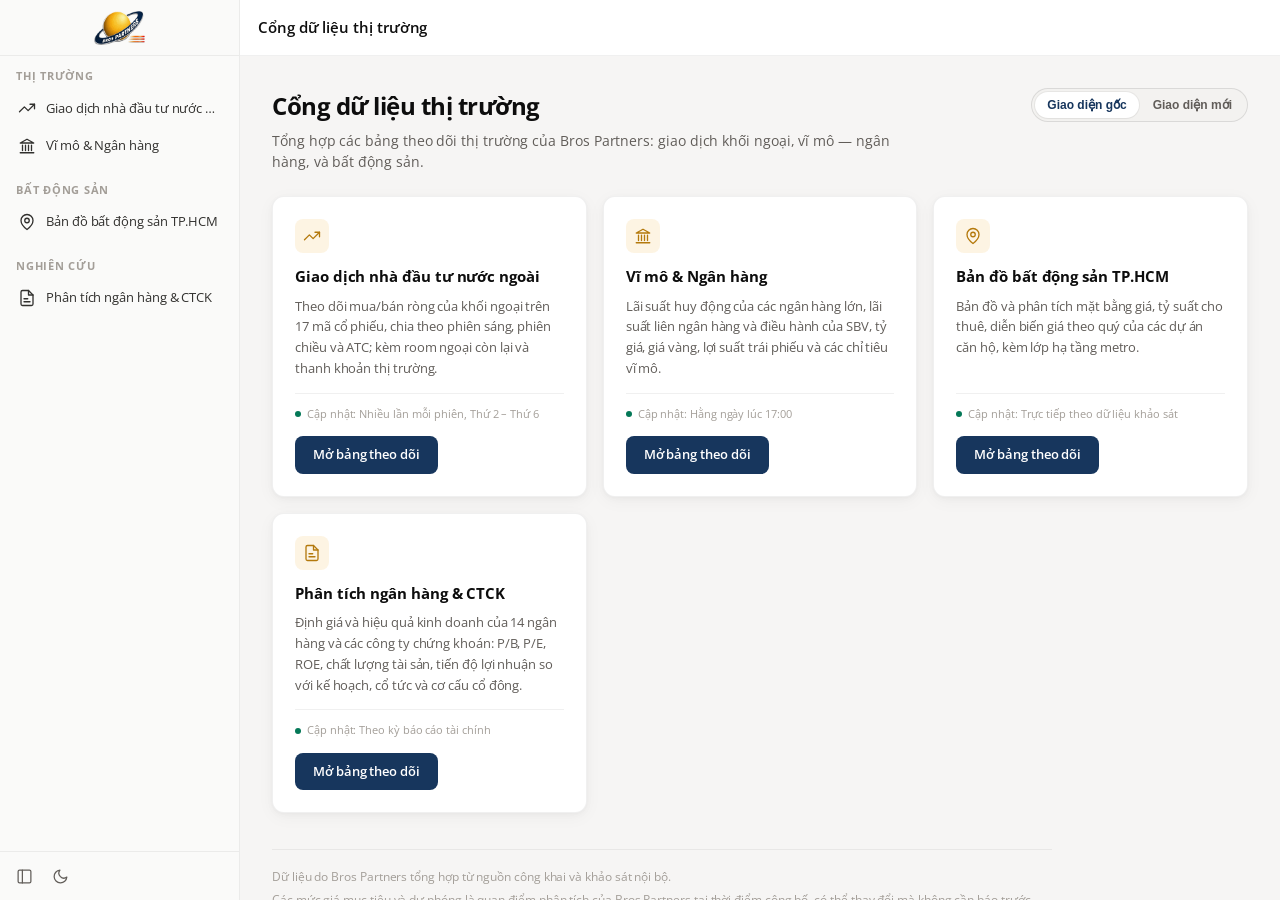
==== commit 8357322e: "feat: them giao dien trang chu thu 2 (concept navy+vang, Playfair+DM Sans), chuyen doi qua lai nhu d" ====
--- a/index.html
+++ b/index.html
@@ -12,6 +12,8 @@
 <link rel="icon" href="./assets/logo.png">
 <link rel="preconnect" href="https://fonts.gstatic.com" crossorigin>
 <link href="https://fonts.googleapis.com/css?family=Open+Sans:400,600,700&subset=latin,vietnamese&display=swap" rel="stylesheet">
+<!-- Chỉ dùng cho giao diện trang chủ thứ 2 ("Giao diện mới" — bp-legal-*) -->
+<link href="https://fonts.googleapis.com/css2?family=Playfair+Display:wght@600;700&family=DM+Sans:wght@400;500;700&display=swap&subset=vietnamese" rel="stylesheet">
 <link rel="stylesheet" href="./assets/portal.css">
 </head>
 <body data-page="home">
--- a/assets/portal.css
+++ b/assets/portal.css
@@ -7,10 +7,22 @@
 
 :root {
   /* ---------- Tầng 1: bảng màu thô ---------- */
-  --teal-400: #1AA8CB;
-  --teal-500: #008EB0;   /* màu thương hiệu Bros Partners */
-  --teal-600: #00728d;   /* dùng khi có chữ trắng đè lên: đạt WCAG AA 5.54:1 */
-  --teal-700: #005d73;
+  /* Lấy từ logo Bros Partners: vành đai navy, hành tinh vàng hổ phách,
+     ba vệt cam-đỏ. Navy làm màu chính, vàng làm màu nhấn. */
+  --navy-400: #2C5A96;
+  --navy-500: #1C3F6E;   /* vành đai logo */
+  --navy-600: #17365D;   /* chữ trắng đè lên đạt ~10.5:1 */
+  --navy-700: #102741;
+  --navy-300: #6BA3E0;   /* bản sáng, dùng cho nền tối */
+  --navy-200: #8FBCEA;
+
+  --gold-300: #F7CE6B;
+  --gold-400: #F2B738;
+  --gold-500: #E9A21C;   /* hành tinh */
+  --gold-600: #B4790C;   /* đủ tối để làm chữ trên nền sáng */
+
+  --ember-500: #F26A21;  /* vệt cam */
+  --ember-600: #E0342A;
 
   /* Xám ẤM (ngả nâu) thay vì xám lạnh — nhìn bớt khô cứng trên màn hình lớn */
   --warm-0:  #ffffff;
@@ -39,16 +51,23 @@
   --border-subtle:   #0000001a;   /* 10% — mặc định */
   --border-strong:   #00000029;   /* 16% — nhấn mạnh */
 
-  --accent:        var(--teal-500);
-  --accent-text:   var(--teal-600);  /* accent dùng làm CHỮ trên nền sáng */
+  --accent:        var(--navy-500);
+  --accent-text:   var(--navy-600);  /* accent dùng làm CHỮ trên nền sáng */
   /* Cặp nền/chữ cho nút: phải đi cùng nhau, vì ở nền tối accent sáng lên thì
-     chữ trắng sẽ chỉ còn 2.34:1. Nền tối phải lật sang chữ đen (8.97:1). */
-  --accent-btn-bg: var(--teal-600);
+     chữ trắng sẽ tụt tương phản. Nền tối phải lật sang chữ đen. */
+  --accent-btn-bg: var(--navy-600);
   --accent-btn-fg: #ffffff;
-  --accent-hover:  var(--teal-700);
-  --accent-soft:   #008EB014;        /*  8% — nền badge */
-  --accent-fill:   #008EB026;        /* 15% — vùng tô dưới đường biểu đồ */
-  --accent-ring:   #008EB038;        /* vòng focus */
+  --accent-hover:  var(--navy-700);
+  --accent-soft:   #1C3F6E14;        /*  8% — nền badge */
+  --accent-fill:   #1C3F6E26;        /* 15% — vùng tô dưới đường biểu đồ */
+  --accent-ring:   #1C3F6E38;        /* vòng focus */
+
+  /* Vàng thương hiệu — dùng để nhấn, KHÔNG dùng làm nền cho chữ trắng
+     (vàng quá sáng, chữ trắng chỉ đạt ~2:1). Làm chữ thì dùng --brand-gold-text. */
+  --brand-gold:      var(--gold-500);
+  --brand-gold-text: var(--gold-600);
+  --brand-gold-soft: #E9A21C1f;
+  --brand-ember:     var(--ember-500);
 
   /* ---------- Tầng 3: ngữ nghĩa NGHIỆP VỤ tài chính ---------- */
   /* Không phải xanh–đỏ chói: lục thẫm và đỏ gạch, đọc lâu đỡ mỏi mắt */
@@ -67,8 +86,8 @@
 
   /* Màu series biểu đồ — TÁCH RIÊNG khỏi màu giao diện, để chart không
      bị lẫn màu với nút bấm/trạng thái */
-  --data-1: #008EB0; --data-2: #6366f1; --data-3: #f59e0b; --data-4: #8b5cf6;
-  --data-5: #059669; --data-6: #db2777; --data-7: #f97316;
+  --data-1: #1C3F6E; --data-2: #E9A21C; --data-3: #2C5A96; --data-4: #F26A21;
+  --data-5: #059669; --data-6: #6366f1; --data-7: #db2777;
 
   /* ---------- Bố cục ---------- */
   --sidebar-w:           240px;
@@ -126,14 +145,19 @@
   --border-strong:   #ffffff33;
 
   /* Accent phải SÁNG hơn trên nền tối mới đủ tương phản */
-  --accent:        #22b8dd;
-  --accent-text:   #22b8dd;
-  --accent-btn-bg: #22b8dd;
-  --accent-btn-fg: #0d0d0d;   /* chữ ĐEN trên accent sáng: 8.97:1 */
-  --accent-hover:  #4fc9e8;
-  --accent-soft:   #22b8dd1a;
-  --accent-fill:   #22b8dd2e;
-  --accent-ring:   #22b8dd45;
+  /* Navy gốc quá tối trên nền đen → dùng bản sáng của chính nó */
+  --accent:        var(--navy-300);
+  --accent-text:   var(--navy-300);
+  --accent-btn-bg: var(--navy-300);
+  --accent-btn-fg: #0d0d0d;   /* chữ ĐEN trên accent sáng */
+  --accent-hover:  var(--navy-200);
+  --accent-soft:   #6BA3E01f;
+  --accent-fill:   #6BA3E033;
+  --accent-ring:   #6BA3E04d;
+
+  --brand-gold:      var(--gold-400);
+  --brand-gold-text: var(--gold-300);
+  --brand-gold-soft: #F2B73824;
 
   --trend-up:        #22c55e;
   --trend-up-soft:   #22c55e1a;
@@ -155,9 +179,10 @@
     --text-primary:#ededed; --text-secondary:#b4b4b4; --text-tertiary:#7d7d7d;
     --text-quaternary:#5a5a5a; --text-inverse:#0d0d0d;
     --border-hairline:#ffffff12; --border-subtle:#ffffff1f; --border-strong:#ffffff33;
-    --accent:#22b8dd; --accent-text:#22b8dd; --accent-hover:#4fc9e8;
-    --accent-btn-bg:#22b8dd; --accent-btn-fg:#0d0d0d;
-    --accent-soft:#22b8dd1a; --accent-fill:#22b8dd2e; --accent-ring:#22b8dd45;
+    --accent:#6BA3E0; --accent-text:#6BA3E0; --accent-hover:#8FBCEA;
+    --accent-btn-bg:#6BA3E0; --accent-btn-fg:#0d0d0d;
+    --accent-soft:#6BA3E01f; --accent-fill:#6BA3E033; --accent-ring:#6BA3E04d;
+    --brand-gold:#F2B738; --brand-gold-text:#F7CE6B; --brand-gold-soft:#F2B73824;
     --trend-up:#22c55e; --trend-up-soft:#22c55e1a; --trend-down:#f87171;
     --trend-down-soft:#f871711a; --trend-flat:#8a8a8a;
     --shadow-sm:0 1px 2px #00000040,0 0 0 1px #ffffff0d;
@@ -213,19 +238,20 @@
 .bp-brand {
   height: var(--topbar-h);
   flex: 0 0 var(--topbar-h);
-  display: flex; align-items: center; gap: 10px;
+  display: flex; align-items: center; justify-content: center;
   padding: 0 14px;
   border-bottom: 1px solid var(--border-hairline);
   color: var(--text-primary);
 }
 .bp-brand:hover { text-decoration: none; }
-.bp-brand img { height: 26px; width: auto; flex: 0 0 auto; }
-.bp-brand-name {
-  font-size: var(--text-body); font-weight: 700; letter-spacing: .02em;
-  white-space: nowrap; overflow: hidden;
-}
-body.bp-collapsed .bp-brand-name { display: none; }
-body.bp-collapsed .bp-brand { justify-content: center; padding: 0; }
+/* Logo đã gồm cả chữ "BROS PARTNERS" nên không cần nhãn chữ riêng.
+   Thu gọn thì hạ chiều cao để vừa cột 64px mà vẫn nhận ra hình. */
+.bp-brand img {
+  height: 34px; width: auto; flex: 0 0 auto;
+  transition: height var(--dur-base) var(--ease-standard);
+}
+body.bp-collapsed .bp-brand { padding: 0 6px; }
+body.bp-collapsed .bp-brand img { height: 30px; }
 
 .bp-nav { flex: 1 1 auto; overflow-y: auto; padding: 12px 8px; }
 
@@ -260,6 +286,8 @@
   background: var(--accent-soft);
   color: var(--accent-text);
   font-weight: 600;
+  /* Vạch vàng bên trái — nhắc lại hành tinh vàng trong logo */
+  box-shadow: inset 2px 0 0 var(--brand-gold);
 }
 .bp-item.is-active svg { color: var(--accent-text); }
 body.bp-collapsed .bp-item { justify-content: center; padding: 8px 0; }
@@ -342,7 +370,7 @@
 .bp-card:hover { box-shadow: var(--shadow-lg); transform: translateY(-2px); }
 .bp-card-icon {
   width: 34px; height: 34px; border-radius: var(--r-md);
-  background: var(--accent-soft); color: var(--accent-text);
+  background: var(--brand-gold-soft); color: var(--brand-gold-text);
   display: flex; align-items: center; justify-content: center;
   margin-bottom: 12px;
 }
@@ -412,7 +440,7 @@
   box-shadow: var(--shadow-lg);
   padding: 38px 32px; max-width: 380px; width: 100%; text-align: center;
 }
-.bp-auth-logo { height: 42px; width: auto; margin-bottom: 18px; }
+.bp-auth-logo { height: 64px; width: auto; margin-bottom: 18px; }
 .bp-auth-card h1 { font-size: var(--text-heading-md); margin: 0 0 8px; color: var(--text-primary); }
 .bp-auth-sub { font-size: var(--text-body); color: var(--text-tertiary); margin: 0 0 22px; }
 .bp-auth-btn-host { display: flex; justify-content: center; min-height: 44px; }
@@ -431,8 +459,9 @@
 /* Dưới 700px: sidebar co về dạng icon, không chiếm chỗ nội dung */
 @media (max-width: 700px) {
   :root { --sidebar-w: var(--sidebar-w-collapsed); --content-pad: 14px; }
-  .bp-brand-name, .bp-item-label { display: none; }
-  .bp-brand { justify-content: center; padding: 0; }
+  .bp-item-label { display: none; }
+  .bp-brand { padding: 0 6px; }
+  .bp-brand img { height: 30px; }
   .bp-item { justify-content: center; padding: 8px 0; }
   .bp-group-label {
     height: 1px; padding: 0; margin: 0 8px 8px;
@@ -448,3 +477,147 @@
 @media (prefers-reduced-motion: reduce) {
   * { transition-duration: 0s !important; animation-duration: 0s !important; }
 }
+
+/* ============================================================
+   Trang chủ — chuyển đổi 2 giao diện (như dark/light mode)
+   "Giao diện gốc" = .bp-home (đã có ở trên).
+   "Giao diện mới" = .bp-legal-* — concept hero full-bleed + card dịch vụ,
+   font Playfair Display + DM Sans, navy/vàng cố định (không theo dark mode
+   của site, vì đây là một "brand mode" riêng, luôn sáng như bản gốc tham khảo).
+   ============================================================ */
+
+.bp-hero-row { display: flex; align-items: flex-start; justify-content: space-between; gap: 20px; }
+.bp-hero-row .bp-hero { flex: 1 1 auto; }
+
+.bp-skin-switch {
+  display: inline-flex; flex: 0 0 auto; background: var(--bg-subtle);
+  border: 1px solid var(--border-subtle); border-radius: var(--r-pill); padding: 3px;
+  gap: 2px;
+}
+.bp-skin-opt {
+  border: 0; background: transparent; cursor: pointer;
+  font-size: 12px; font-weight: 600; color: var(--text-tertiary);
+  padding: 6px 12px; border-radius: var(--r-pill); white-space: nowrap;
+  transition: background var(--dur-fast) var(--ease-standard), color var(--dur-fast) var(--ease-standard);
+}
+.bp-skin-opt:hover { color: var(--text-primary); }
+.bp-skin-opt.is-active { background: var(--bg-surface); color: var(--accent-text); box-shadow: var(--shadow-sm); }
+
+@media (max-width: 700px) {
+  .bp-hero-row { flex-direction: column; }
+}
+
+/* ---------- Token cố định của "Giao diện mới" ---------- */
+.bp-legal {
+  --lg-navy:      #1E3A5F;
+  --lg-navy-deep: #142943;
+  --lg-gold:      #D4AF37;
+  --lg-gold-deep: #B4922A;
+  --lg-bg:        #F7F8FA;
+  --lg-surface:   #FFFFFF;
+  --lg-text-body: #475569;
+  --lg-border:    #E5E7EB;
+
+  font-family: "DM Sans", "Open Sans", sans-serif;
+  background: var(--lg-bg);
+  color: var(--lg-text-body);
+  min-height: 100vh;
+}
+.bp-legal h1, .bp-legal h2, .bp-legal h3 {
+  font-family: "Playfair Display", Georgia, serif;
+  color: var(--lg-navy);
+  margin: 0;
+}
+
+/* Nav trên cùng — KHÔNG có sidebar, khác hẳn giao diện gốc */
+.bp-legal-nav {
+  height: 64px; display: flex; align-items: center; justify-content: space-between;
+  padding: 0 28px; background: var(--lg-surface); border-bottom: 1px solid var(--lg-border);
+  position: sticky; top: 0; z-index: 10;
+}
+.bp-legal-brand { display: flex; align-items: center; gap: 10px; }
+.bp-legal-brand img { height: 34px; width: auto; }
+.bp-legal-wordmark { font-family: "Playfair Display", serif; font-weight: 700; color: var(--lg-navy); font-size: 15px; letter-spacing: .01em; }
+.bp-legal-nav-right { display: flex; align-items: center; gap: 18px; }
+.bp-legal-navlink { font-size: 13px; font-weight: 500; color: var(--lg-text-body); }
+.bp-legal-navlink:hover { color: var(--lg-navy); }
+
+/* Hero */
+.bp-legal-hero {
+  position: relative; overflow: hidden;
+  background: linear-gradient(135deg, var(--lg-navy) 0%, var(--lg-navy-deep) 100%);
+  padding: 76px 28px 64px; text-align: center;
+}
+.bp-legal-hero-deco { position: absolute; inset: 0; opacity: .5; pointer-events: none; }
+.bp-legal-hero-deco svg { width: 100%; height: 100%; }
+.bp-legal-hero-inner { position: relative; max-width: 720px; margin: 0 auto; }
+.bp-legal-kicker {
+  display: inline-block; font-family: "DM Sans", sans-serif;
+  font-size: 12px; font-weight: 700; letter-spacing: .12em; text-transform: uppercase;
+  color: var(--lg-gold); margin-bottom: 18px;
+}
+.bp-legal-hero h1 { color: #fff; font-size: 40px; line-height: 1.2; margin-bottom: 18px; }
+.bp-legal-lede { font-size: 16px; color: #cfd8e6; line-height: 1.7; margin: 0 auto 30px; max-width: 560px; }
+.bp-legal-hero .bp-legal-lede { color: #cfd8e6; }
+
+.bp-legal-cta-row { display: flex; gap: 14px; justify-content: center; flex-wrap: wrap; margin-bottom: 44px; }
+.bp-legal-btn {
+  display: inline-flex; align-items: center; justify-content: center;
+  font-family: "DM Sans", sans-serif; font-size: 14px; font-weight: 700;
+  padding: 13px 26px; border-radius: 4px; white-space: nowrap;
+  transition: transform var(--dur-fast) var(--ease-standard), background var(--dur-fast) var(--ease-standard);
+}
+.bp-legal-btn:hover { text-decoration: none; transform: translateY(-1px); }
+.bp-legal-btn-primary { background: var(--lg-gold); color: var(--lg-navy-deep); }
+.bp-legal-btn-primary:hover { background: var(--lg-gold-deep); color: var(--lg-navy-deep); }
+.bp-legal-btn-ghost { background: transparent; color: #fff; border: 1.5px solid #ffffff55; }
+.bp-legal-btn-ghost:hover { background: #ffffff14; color: #fff; }
+
+.bp-legal-stats { display: flex; justify-content: center; gap: 48px; flex-wrap: wrap; }
+.bp-legal-stat-num { font-family: "Playfair Display", serif; font-size: 28px; font-weight: 700; color: var(--lg-gold); }
+.bp-legal-stat-label { font-size: 12px; color: #b9c4d6; margin-top: 2px; }
+
+/* Lưới thẻ dạng dịch vụ */
+.bp-legal-section { padding: 64px 28px; max-width: 1080px; margin: 0 auto; }
+.bp-legal-section-head { text-align: center; max-width: 560px; margin: 0 auto 42px; }
+.bp-legal-section-head h2 { font-size: 30px; margin: 10px 0 14px; }
+.bp-legal-section-head h2::after {
+  content: ""; display: block; width: 46px; height: 3px; background: var(--lg-gold);
+  margin: 14px auto 0; border-radius: 2px;
+}
+.bp-legal-section-head .bp-legal-lede { color: var(--lg-text-body); margin-bottom: 0; }
+
+.bp-legal-grid { display: grid; grid-template-columns: repeat(2, 1fr); gap: 24px; }
+.bp-legal-card {
+  background: var(--lg-surface); border: 1px solid var(--lg-border); border-radius: 6px;
+  padding: 30px 28px; transition: box-shadow var(--dur-base) var(--ease-standard), transform var(--dur-base) var(--ease-standard);
+}
+.bp-legal-card:hover { box-shadow: var(--shadow-lg); transform: translateY(-2px); }
+.bp-legal-card-icon {
+  width: 52px; height: 52px; border-radius: 8px; background: #D4AF3720; color: var(--lg-navy);
+  display: flex; align-items: center; justify-content: center; margin-bottom: 18px;
+}
+.bp-legal-card-icon svg { width: 24px; height: 24px; }
+.bp-legal-card h3 { font-size: 19px; margin-bottom: 10px; }
+.bp-legal-card p { font-size: 14px; line-height: 1.7; margin: 0 0 14px; }
+.bp-legal-more { font-family: "DM Sans", sans-serif; font-size: 13px; font-weight: 700; color: var(--lg-gold-deep); }
+.bp-legal-more:hover { color: var(--lg-navy); text-decoration: none; }
+
+.bp-legal-footer {
+  max-width: 1080px; margin: 0 auto; padding: 0 28px 48px;
+  font-family: "DM Sans", sans-serif; font-size: 13px; color: #6b7280;
+}
+.bp-legal-footer p { margin: 0 0 8px; }
+.bp-legal-footer a { color: var(--lg-navy); }
+
+@media (max-width: 760px) {
+  .bp-legal-nav { padding: 0 14px; }
+  .bp-legal-nav-right { gap: 8px; }
+  .bp-legal-navlink { display: none; }
+  .bp-legal-nav-right .bp-skin-opt { font-size: 10.5px; padding: 5px 8px; }
+  .bp-legal-hero { padding: 52px 18px 44px; }
+  .bp-legal-hero h1 { font-size: 28px; }
+  .bp-legal-section { padding: 44px 18px; }
+  .bp-legal-grid { grid-template-columns: 1fr; }
+  .bp-legal-stats { gap: 28px; }
+}
